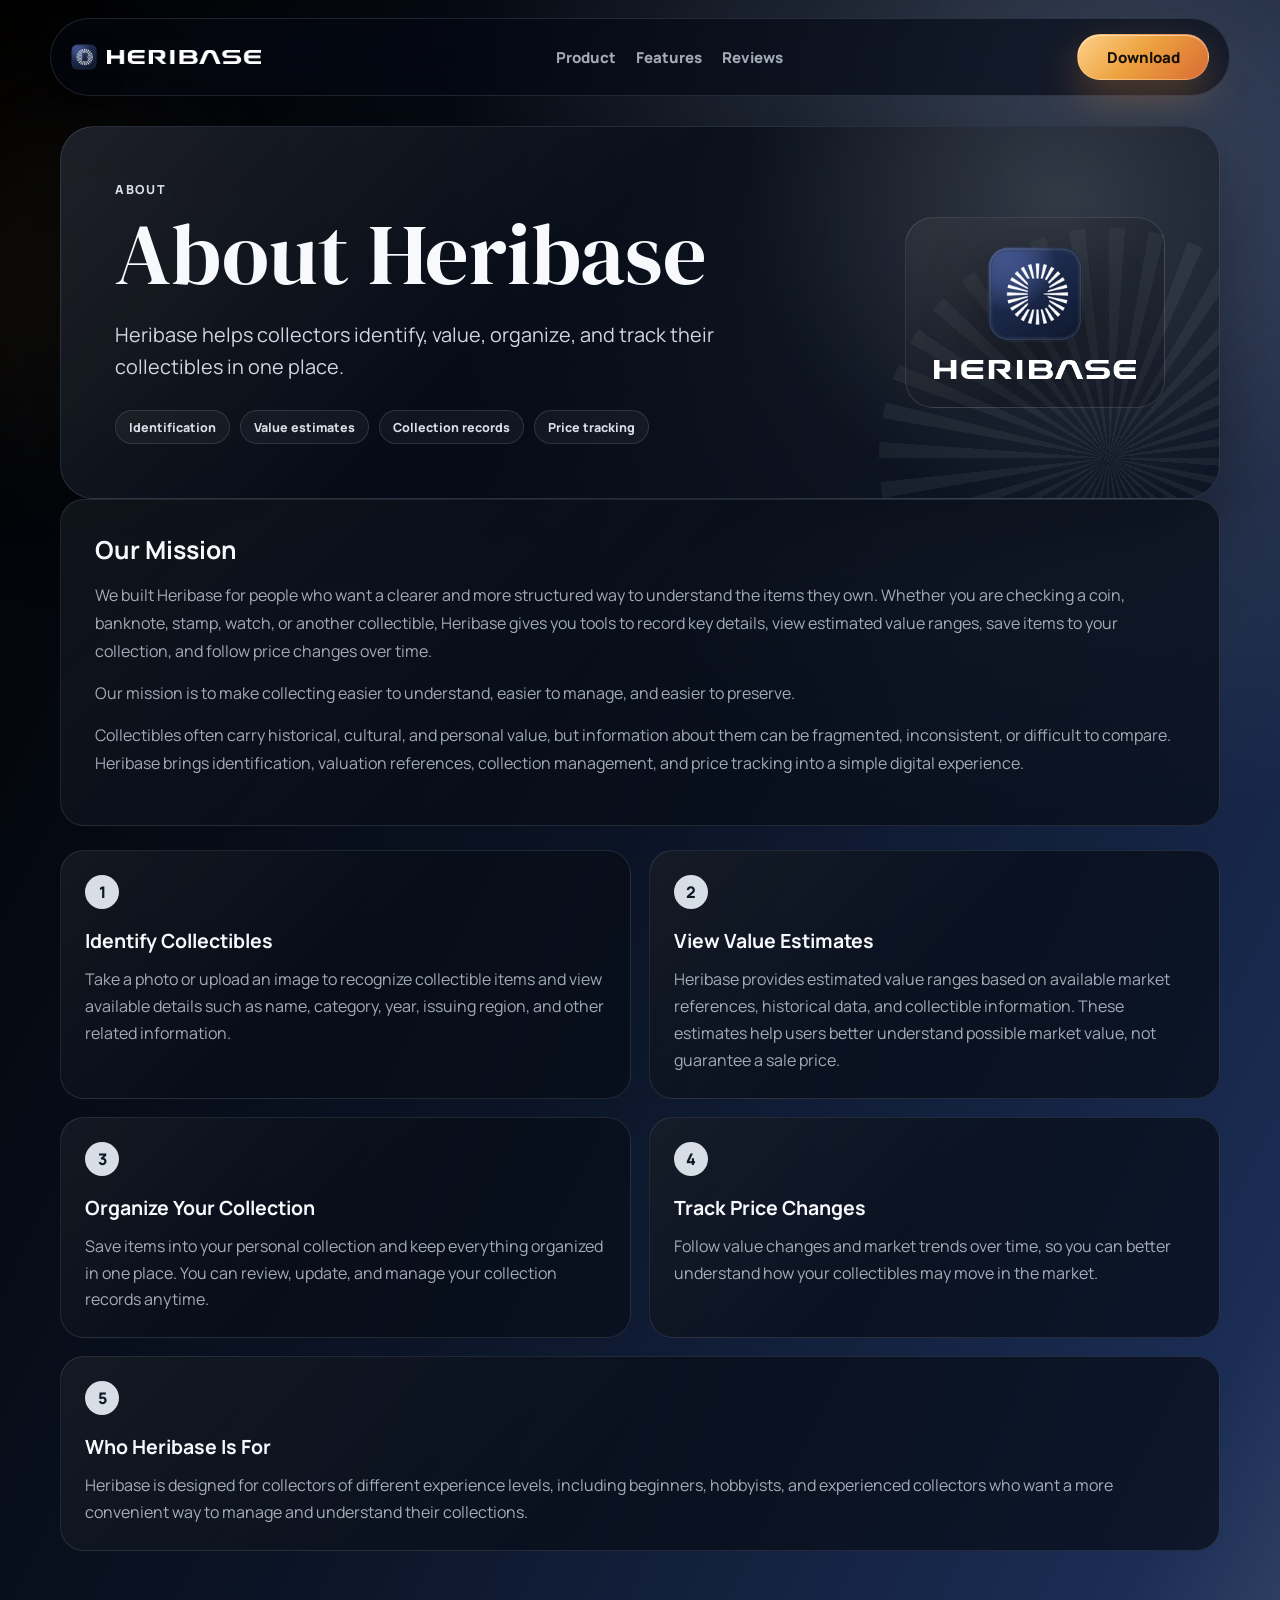
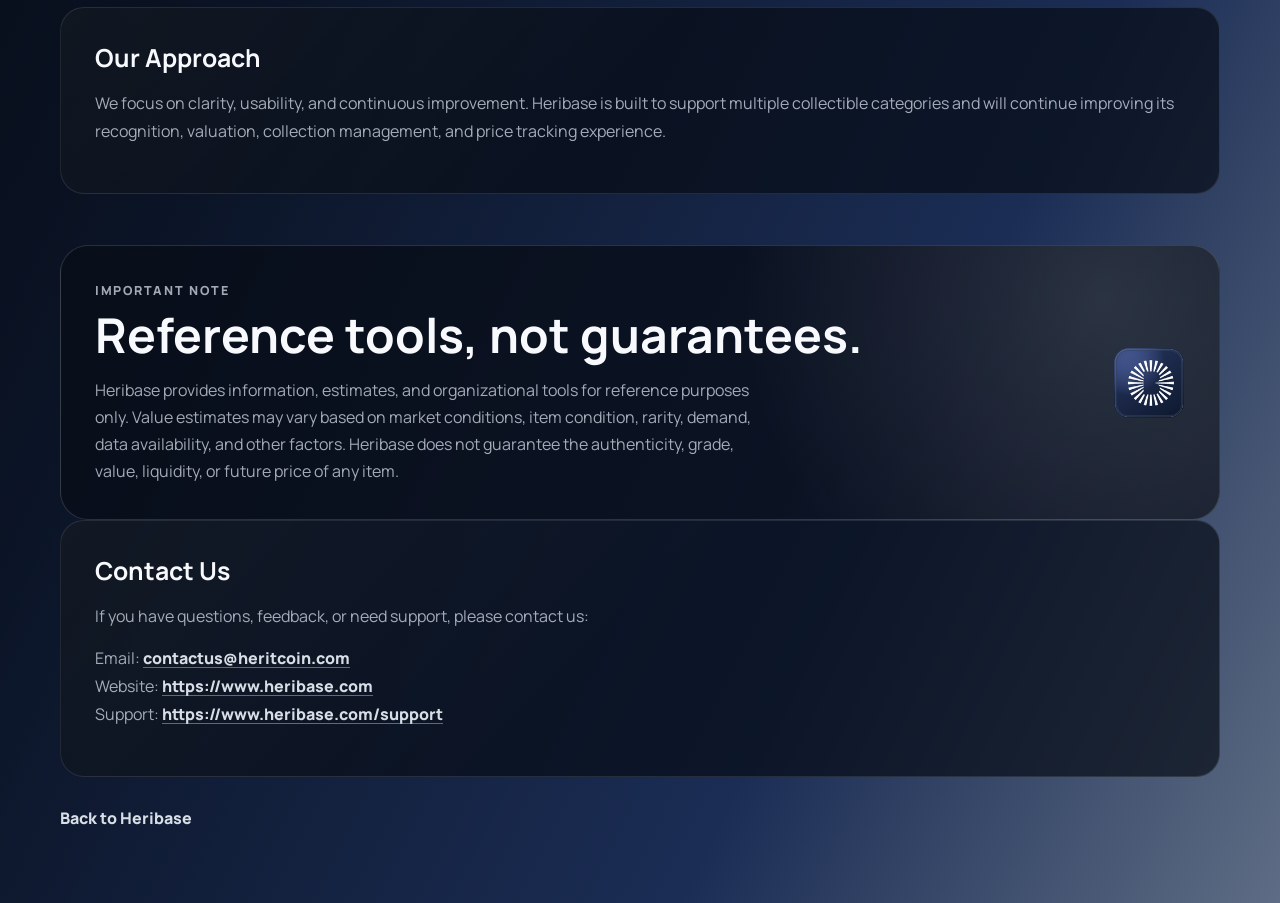
==== about.html @ d24f2939 "Initial Heribase static site" ====
<!doctype html>
<html lang="en">
  <head>
    <meta charset="utf-8" />
    <meta name="viewport" content="width=device-width, initial-scale=1" />
    <title>About Heribase</title>
    <meta
      name="description"
      content="Learn how Heribase helps collectors identify, value, organize, and track their collectibles in one place."
    />
    <link rel="icon" href="public/brand/heribase-icon-64.png" />
    <script src="app-env.js"></script>
    <link rel="stylesheet" href="styles.css" />
  </head>
  <body class="legal-page">
    <div class="ambient ambient--left"></div>
    <div class="ambient ambient--right"></div>

    <header class="site-header">
      <a href="index.html#product" class="brand-mark" aria-label="Heribase home">
        <img src="public/brand/heribase-icon-64.png" alt="" width="26" height="26" class="brand-mark__icon" />
        <img src="public/brand/heribase-word-white.png" alt="Heribase" width="186" height="18" class="brand-mark__logo" />
      </a>
      <nav class="site-nav" aria-label="Main">
        <a href="index.html#product" class="site-nav__link">Product</a>
        <a href="index.html#features" class="site-nav__link">Features</a>
        <a href="index.html#reviews" class="site-nav__link">Reviews</a>
      </nav>
      <div class="site-actions">
        <a href="index.html#cta" class="button button--primary site-download">Download</a>
      </div>
    </header>

    <main class="legal-main">
      <section class="legal-hero">
        <div class="legal-hero__copy">
          <p class="legal-kicker">About</p>
          <h1>About Heribase</h1>
          <p class="legal-lead">
            Heribase helps collectors identify, value, organize, and track their collectibles in one place.
          </p>
          <div class="legal-pills" aria-label="Heribase highlights">
            <span class="legal-pill">Identification</span>
            <span class="legal-pill">Value estimates</span>
            <span class="legal-pill">Collection records</span>
            <span class="legal-pill">Price tracking</span>
          </div>
        </div>
        <div class="legal-hero__mark" aria-hidden="true">
          <img src="public/brand/heribase-icon-128.png" alt="" class="legal-hero__icon" />
          <img src="public/brand/heribase-word-white.png" alt="" class="legal-hero__logo" />
        </div>
      </section>

      <section class="legal-section">
        <h2>Our Mission</h2>
        <p>
          We built Heribase for people who want a clearer and more structured way to understand the items they own. Whether you are checking a coin, banknote, stamp, watch, or another collectible, Heribase gives you tools to record key details, view estimated value ranges, save items to your collection, and follow price changes over time.
        </p>
        <p>
          Our mission is to make collecting easier to understand, easier to manage, and easier to preserve.
        </p>
        <p>
          Collectibles often carry historical, cultural, and personal value, but information about them can be fragmented, inconsistent, or difficult to compare. Heribase brings identification, valuation references, collection management, and price tracking into a simple digital experience.
        </p>
      </section>

      <div class="about-feature-grid" aria-label="Heribase feature overview">
        <article class="about-card">
          <span class="about-card__index">1</span>
          <h2>Identify Collectibles</h2>
          <p>
            Take a photo or upload an image to recognize collectible items and view available details such as name, category, year, issuing region, and other related information.
          </p>
        </article>
        <article class="about-card">
          <span class="about-card__index">2</span>
          <h2>View Value Estimates</h2>
          <p>
            Heribase provides estimated value ranges based on available market references, historical data, and collectible information. These estimates help users better understand possible market value, not guarantee a sale price.
          </p>
        </article>
        <article class="about-card">
          <span class="about-card__index">3</span>
          <h2>Organize Your Collection</h2>
          <p>
            Save items into your personal collection and keep everything organized in one place. You can review, update, and manage your collection records anytime.
          </p>
        </article>
        <article class="about-card">
          <span class="about-card__index">4</span>
          <h2>Track Price Changes</h2>
          <p>
            Follow value changes and market trends over time, so you can better understand how your collectibles may move in the market.
          </p>
        </article>
        <article class="about-card">
          <span class="about-card__index">5</span>
          <h2>Who Heribase Is For</h2>
          <p>
            Heribase is designed for collectors of different experience levels, including beginners, hobbyists, and experienced collectors who want a more convenient way to manage and understand their collections.
          </p>
        </article>
      </div>

      <section class="legal-section">
        <h2>Our Approach</h2>
        <p>
          We focus on clarity, usability, and continuous improvement. Heribase is built to support multiple collectible categories and will continue improving its recognition, valuation, collection management, and price tracking experience.
        </p>
      </section>

      <section class="legal-callout">
        <div>
          <p class="legal-kicker">Important Note</p>
          <h2>Reference tools, not guarantees.</h2>
          <p>
            Heribase provides information, estimates, and organizational tools for reference purposes only. Value estimates may vary based on market conditions, item condition, rarity, demand, data availability, and other factors. Heribase does not guarantee the authenticity, grade, value, liquidity, or future price of any item.
          </p>
        </div>
        <img src="public/brand/heribase-icon-128.png" alt="" />
      </section>

      <section class="legal-section">
        <h2>Contact Us</h2>
        <p>If you have questions, feedback, or need support, please contact us:</p>
        <p>
          Email: <a href="mailto:contactus@heritcoin.com" class="text-link">contactus@heritcoin.com</a><br />
          Website: <a href="https://www.heribase.com" class="text-link">https://www.heribase.com</a><br />
          Support: <a href="https://www.heribase.com/support" class="text-link">https://www.heribase.com/support</a>
        </p>
      </section>

      <a href="index.html#cta" class="legal-back">Back to Heribase</a>
    </main>
  </body>
</html>
---- styles.css ----
@font-face {
  font-family: 'DM Serif Display';
  font-style: normal;
  font-weight: 400;
  font-display: swap;
  src: url(public/fonts/dmserifdisplay-alt-1.ttf) format('truetype');
}

@font-face {
  font-family: 'Cormorant Garamond';
  font-style: normal;
  font-weight: 500;
  font-display: swap;
  src: url(public/fonts/cormorantgaramond-2.ttf) format('truetype');
}
@font-face {
  font-family: 'Cormorant Garamond';
  font-style: normal;
  font-weight: 600;
  font-display: swap;
  src: url(public/fonts/cormorantgaramond-3.ttf) format('truetype');
}
@font-face {
  font-family: 'Cormorant Garamond';
  font-style: normal;
  font-weight: 700;
  font-display: swap;
  src: url(public/fonts/cormorantgaramond-4.ttf) format('truetype');
}
@font-face {
  font-family: 'IBM Plex Mono';
  font-style: normal;
  font-weight: 400;
  font-display: swap;
  src: url(public/fonts/ibmplexmono-5.ttf) format('truetype');
}
@font-face {
  font-family: 'IBM Plex Mono';
  font-style: normal;
  font-weight: 500;
  font-display: swap;
  src: url(public/fonts/ibmplexmono-6.ttf) format('truetype');
}
@font-face {
  font-family: 'Manrope';
  font-style: normal;
  font-weight: 400;
  font-display: swap;
  src: url(public/fonts/manrope-7.ttf) format('truetype');
}
@font-face {
  font-family: 'Manrope';
  font-style: normal;
  font-weight: 600;
  font-display: swap;
  src: url(public/fonts/manrope-8.ttf) format('truetype');
}
@font-face {
  font-family: 'Manrope';
  font-style: normal;
  font-weight: 700;
  font-display: swap;
  src: url(public/fonts/manrope-9.ttf) format('truetype');
}
@font-face {
  font-family: 'Manrope';
  font-style: normal;
  font-weight: 800;
  font-display: swap;
  src: url(public/fonts/manrope-10.ttf) format('truetype');
}

:root {
  --bg: #05070f;
  --panel: rgba(12, 18, 34, 0.72);
  --panel-strong: rgba(12, 18, 34, 0.92);
  --line: rgba(178, 198, 235, 0.15);
  --text: #f7f9fd;
  --muted: rgba(230, 236, 248, 0.7);
  --muted-strong: rgba(230, 236, 248, 0.9);
  --brand-blue: #1b2d55;
  --brand-frost: #d8dee6;
  --accent: #d8dee6;
  --button-accent: #e6a64d;
  --blue: #6f86ad;
  --shadow: 0 30px 90px rgba(0, 0, 0, 0.42);
  --font-display: "DM Serif Display", Georgia, serif;
  --font-sans: "Manrope", "Avenir Next", "Segoe UI", sans-serif;
  --font-mono: "IBM Plex Mono", "SFMono-Regular", monospace;
}

* {
  box-sizing: border-box;
}

html {
  scroll-behavior: smooth;
}

body {
  margin: 0;
  height: 100svh;
  overflow: hidden;
  background:
    radial-gradient(circle at 86% 18%, rgba(216, 222, 230, 0.34), transparent 24%),
    linear-gradient(116deg, #000000 0%, #0c1528 42%, var(--brand-blue) 72%, #6b7a91 100%);
  color: var(--text);
  font-family: var(--font-sans);
}

a {
  color: inherit;
  text-decoration: none;
}

.text-link,
.footer__copy a {
  color: var(--brand-frost);
  font-weight: 800;
  text-decoration: underline;
  text-decoration-color: rgba(216, 222, 230, 0.42);
  text-underline-offset: 3px;
}

.text-link:hover,
.footer__copy a:hover {
  color: var(--text);
  text-decoration-color: var(--text);
}

.is-heribase-app .site-download,
.is-heribase-app .hero__actions,
.is-heribase-app .footer__top,
.is-heribase-app .footer__download {
  display: none !important;
}

.page-shell {
  position: relative;
  height: 100svh;
  overflow-x: hidden;
  overflow-y: auto;
  scroll-snap-type: y mandatory;
  scroll-behavior: smooth;
  overscroll-behavior-y: contain;
}

.page-frame {
  position: relative;
  width: min(1180px, calc(100% - 28px));
  margin: 0 auto;
}

.snap-section {
  min-height: 100svh;
  scroll-snap-align: start;
  scroll-snap-stop: always;
}

.ambient {
  position: fixed;
  border-radius: 999px;
  filter: blur(90px);
  pointer-events: none;
  opacity: 0.42;
}

.ambient--left {
  top: 12%;
  left: -120px;
  width: 320px;
  height: 320px;
  background: rgba(230, 166, 77, 0.16);
}

.ambient--right {
  top: -70px;
  right: -80px;
  width: 460px;
  height: 460px;
  background: rgba(111, 134, 173, 0.24);
}

.site-header {
  position: fixed;
  top: 18px;
  left: 50%;
  z-index: 20;
  display: flex;
  width: min(1180px, calc(100% - 28px));
  align-items: center;
  justify-content: space-between;
  gap: 22px;
  padding: 15px 20px;
  border: 1px solid var(--line);
  border-radius: 999px;
  background: rgba(5, 9, 18, 0.64);
  backdrop-filter: blur(24px) saturate(150%);
  transform: translateX(-50%);
}

.brand-mark {
  display: inline-flex;
  align-items: center;
  gap: 10px;
}

.brand-mark__icon {
  width: 26px;
  height: 26px;
  border-radius: 7px;
  box-shadow: 0 12px 30px rgba(0, 0, 0, 0.32);
}

.brand-mark__logo {
  display: block;
  width: 154px;
  height: auto;
}

.site-nav,
.site-actions,
.hero__actions,
.hero__stats,
.footer__download,
.footer__links {
  display: flex;
  align-items: center;
}

.site-nav {
  gap: 20px;
}

.site-nav__link,
.footer__links a {
  position: relative;
  color: var(--muted);
  font-family: var(--font-sans);
  font-size: 0.94rem;
  font-weight: 750;
  letter-spacing: 0;
  transition: color 180ms ease;
}

.site-nav__link::after {
  content: "";
  position: absolute;
  left: 50%;
  bottom: -13px;
  width: 6px;
  height: 6px;
  border-radius: 50%;
  background: var(--accent);
  opacity: 0;
  transform: translateX(-50%) scale(0.25);
  transition: opacity 220ms ease, transform 220ms ease;
}

.site-nav__link--active {
  color: var(--text);
}

.site-nav__link--active::after {
  opacity: 1;
  transform: translateX(-50%) scale(1);
}

.site-nav__link:hover,
.footer__links a:hover {
  color: var(--text);
}

.site-actions {
  gap: 12px;
}

.button {
  display: inline-flex;
  align-items: center;
  justify-content: center;
  min-height: 46px;
  padding: 0 18px;
  border: 1px solid transparent;
  border-radius: 999px;
  font-family: var(--font-sans);
  font-size: 0.94rem;
  font-weight: 850;
  transition: transform 260ms cubic-bezier(0.22, 1, 0.36, 1), box-shadow 260ms ease;
}

.button:hover,
.store-badge:hover {
  transform: translateY(-3px);
}

.button--primary {
  background: linear-gradient(135deg, #efb663, #d89130);
  color: #15100a;
  box-shadow: 0 16px 44px rgba(216, 145, 48, 0.28);
}

.button--ghost {
  border-color: rgba(255, 255, 255, 0.14);
  background: rgba(255, 255, 255, 0.05);
}

.site-download {
  min-width: 132px;
  border-color: rgba(255, 255, 255, 0.18);
  background:
    linear-gradient(135deg, #ffd08a 0%, #eda23f 46%, #d96b35 100%);
  box-shadow:
    0 16px 42px rgba(230, 139, 54, 0.32),
    inset 0 1px 0 rgba(255, 255, 255, 0.45);
}

.site-download--active {
  border-color: rgba(255, 255, 255, 0.36);
  box-shadow:
    0 0 0 5px rgba(230, 166, 77, 0.12),
    0 18px 48px rgba(230, 139, 54, 0.36);
}

.hero {
  display: grid;
  align-items: center;
  padding-top: 96px;
}

.hero__inner {
  position: relative;
  display: grid;
  min-height: calc(100svh - 122px);
  align-items: center;
  overflow: hidden;
  padding: clamp(28px, 5vw, 64px);
  border: 1px solid var(--line);
  border-radius: 42px;
  background:
    linear-gradient(135deg, rgba(255, 255, 255, 0.08), transparent 38%),
    rgba(8, 13, 24, 0.6);
  box-shadow: var(--shadow);
}

.hero__inner::before {
  content: none;
}

.hero__copy {
  position: relative;
  z-index: 1;
  max-width: 780px;
}

.hero__brand {
  display: inline-flex;
  align-items: center;
  gap: 12px;
  margin-bottom: 24px;
  color: var(--brand-frost);
}

.hero__brand-icon {
  width: 44px;
  height: 44px;
  border-radius: 12px;
  box-shadow:
    0 14px 34px rgba(0, 0, 0, 0.36),
    0 0 0 1px rgba(255, 255, 255, 0.13);
}

.hero__brand-logo {
  display: block;
  width: 238px;
  height: auto;
}

.hero h1,
.section-heading h2,
.story-copy h2,
.footer h2 {
  font-family: var(--font-display);
  font-weight: 400;
  margin: 0;
  letter-spacing: 0;
  line-height: 0.98;
}

.hero h1 {
  max-width: 680px;
  font-size: clamp(4rem, 8.4vw, 7.4rem);
  text-wrap: balance;
}

.hero__subhead {
  max-width: 560px;
  margin: 24px 0 0;
  color: var(--muted-strong);
  font-size: clamp(1.05rem, 2vw, 1.45rem);
  line-height: 1.5;
}

.hero__actions {
  gap: 14px;
  margin-top: 30px;
  flex-wrap: wrap;
}

.store-badge {
  display: inline-flex;
  align-items: center;
  gap: 12px;
  min-width: 176px;
  min-height: 58px;
  padding: 9px 16px;
  border: 1px solid rgba(255, 255, 255, 0.16);
  border-radius: 14px;
  background: #050505;
  color: #fff;
  box-shadow: 0 16px 46px rgba(0, 0, 0, 0.28);
  transition: transform 260ms cubic-bezier(0.22, 1, 0.36, 1), border-color 260ms ease;
}

.store-badge--dark {
  background: #060606;
}

.store-badge__icon {
  width: 28px;
  height: 28px;
  flex: 0 0 28px;
}

.store-badge__icon svg {
  width: 100%;
  height: 100%;
  display: block;
}

.store-badge__icon--apple svg {
  fill: #fff;
}

.play-shape--blue {
  fill: #54a8ff;
}

.play-shape--green {
  fill: #5fd17a;
}

.play-shape--yellow {
  fill: #f6c74f;
}

.play-shape--red {
  fill: #f36b5f;
}

.store-badge__text {
  display: grid;
  line-height: 1;
}

.store-badge__kicker {
  font-size: 0.68rem;
  text-transform: none;
  letter-spacing: 0.02em;
}

.store-badge__label {
  margin-top: 4px;
  font-size: 1.08rem;
  font-family: var(--font-sans);
  font-weight: 800;
}

.hero__stats {
  align-items: baseline;
  gap: 0;
  width: fit-content;
  max-width: min(560px, 100%);
  margin-top: 26px;
  padding-top: 0;
  border-top: 0;
  background: transparent;
}

.stat-chip {
  position: relative;
  display: inline-flex;
  flex: 0 0 auto;
  align-items: baseline;
  gap: 9px;
  min-width: auto;
  padding: 0;
  background: transparent;
}

.stat-chip + .stat-chip {
  margin-left: 18px;
  padding-left: 20px;
  border-left: 1px solid rgba(255, 255, 255, 0.13);
}

.stat-chip + .stat-chip::before {
  content: none;
}

.stat-chip strong {
  display: inline-block;
  color: var(--brand-frost);
  font-family: var(--font-sans);
  font-size: clamp(1.05rem, 1.45vw, 1.28rem);
  font-weight: 800;
  letter-spacing: -0.035em;
}

.stat-chip span {
  display: inline-block;
  margin-top: 0;
  color: rgba(230, 236, 248, 0.62);
  font-size: 0.74rem;
  font-weight: 650;
  letter-spacing: 0.04em;
  text-transform: uppercase;
}

.hero__app-showcase {
  position: absolute;
  right: 4.5%;
  bottom: 12%;
  z-index: 0;
  width: min(420px, 34vw);
  height: min(540px, 56vh);
  pointer-events: none;
  perspective: 1200px;
}

.hero__app-glow {
  position: absolute;
  right: 2%;
  bottom: 2%;
  width: 92%;
  height: 88%;
  border-radius: 50%;
  background:
    radial-gradient(circle at 50% 62%, rgba(230, 166, 77, 0.18), transparent 34%),
    radial-gradient(circle at 58% 42%, rgba(118, 151, 207, 0.32), transparent 64%);
  filter: blur(44px);
  opacity: 0.78;
}

.phone-mock {
  position: absolute;
  overflow: hidden;
  border: 1px solid rgba(255, 255, 255, 0.18);
  border-radius: 38px;
  background:
    linear-gradient(135deg, rgba(255, 255, 255, 0.18), rgba(255, 255, 255, 0.02)),
    #070a10;
  box-shadow:
    inset 0 0 0 7px rgba(255, 255, 255, 0.045),
    inset 0 0 0 10px rgba(0, 0, 0, 0.34),
    0 34px 92px rgba(0, 0, 0, 0.5);
}

.phone-mock::before {
  content: "";
  position: absolute;
  top: 12px;
  left: 50%;
  z-index: 2;
  width: 52px;
  height: 5px;
  border-radius: 999px;
  background: rgba(255, 255, 255, 0.16);
  transform: translateX(-50%);
}

.phone-mock::after {
  content: "";
  position: absolute;
  inset: 0;
  border-radius: inherit;
  background:
    linear-gradient(115deg, rgba(255, 255, 255, 0.24), transparent 18%, transparent 72%, rgba(255, 255, 255, 0.08)),
    linear-gradient(180deg, rgba(255, 255, 255, 0.08), transparent 18%);
  pointer-events: none;
  mix-blend-mode: screen;
}

.phone-mock__screen {
  display: block;
  width: 100%;
  height: 100%;
  object-fit: cover;
}

.phone-mock--front {
  right: 0;
  bottom: 0;
  z-index: 2;
  width: min(194px, 15.5vw);
  aspect-ratio: 750 / 1740;
  transform: rotateY(-12deg) rotateZ(-2deg);
}

.phone-mock--side {
  right: 48%;
  bottom: 11%;
  z-index: 1;
  width: min(176px, 14vw);
  aspect-ratio: 750 / 1624;
  opacity: 0.86;
  transform: rotateY(14deg) rotateZ(3deg);
  filter: saturate(0.9) brightness(0.92);
}

.section {
  display: grid;
  align-items: center;
  padding: 96px 0 32px;
}

.section-heading,
.story-copy {
  max-width: 760px;
  margin-bottom: 34px;
}

.section-heading--split {
  display: flex;
  max-width: none;
  align-items: flex-end;
  justify-content: space-between;
  gap: 28px;
}

.section-label,
.footer__eyebrow {
  margin: 0 0 16px;
  color: var(--accent);
  font-family: var(--font-sans);
  font-size: 0.76rem;
  font-weight: 800;
  letter-spacing: 0.14em;
  text-transform: uppercase;
}

.reviews-heading .section-label,
.section--features .section-label {
  position: relative;
  padding-left: 26px;
}

.reviews-heading .section-label::before,
.section--features .section-label::before {
  content: "";
  position: absolute;
  left: 2px;
  top: 50%;
  width: 11px;
  height: 11px;
  border-top: 2px solid var(--accent);
  border-right: 2px solid var(--accent);
  transform: translateY(-52%) rotate(45deg);
}

.section-heading h2,
.story-copy h2,
.footer h2 {
  font-size: clamp(3rem, 6vw, 5.8rem);
}

.feature-grid,
.reviews-grid {
  display: grid;
  grid-template-columns: repeat(4, minmax(0, 1fr));
  gap: 18px;
}

.feature-card,
.review-card,
.problem-card,
.module-card {
  border: 1px solid rgba(255, 255, 255, 0.11);
  background: var(--panel-strong);
  box-shadow: var(--shadow);
  transition: transform 300ms cubic-bezier(0.22, 1, 0.36, 1), border-color 300ms ease;
}

.feature-card:hover,
.problem-card:hover,
.module-card:hover {
  transform: translateY(-8px);
  border-color: rgba(230, 166, 77, 0.62);
}

.feature-card:hover .feature-card__icon svg {
  stroke: #f0c37f;
}

.feature-card {
  min-height: 286px;
  padding: 24px;
  border-radius: 28px;
}

.feature-card__icon {
  width: 52px;
  height: 52px;
  margin-bottom: 30px;
  padding: 10px;
  border-radius: 17px;
  background: rgba(255, 255, 255, 0.08);
}

.feature-card__icon svg {
  width: 100%;
  height: 100%;
  fill: none;
  stroke: #f0c37f;
  stroke-linecap: round;
  stroke-linejoin: round;
  stroke-width: 3.6;
}

.feature-card h3 {
  margin: 0 0 14px;
  font-size: 1.24rem;
  letter-spacing: -0.04em;
}

.feature-card p,
.problem-card p,
.module-card p,
.review-card__quote,
.footer__copy {
  margin: 0;
  color: var(--muted);
  line-height: 1.7;
}

.story-layout {
  display: grid;
  grid-template-columns: 0.92fr 1.08fr;
  gap: 24px;
  align-items: end;
}

.problem-stack {
  display: grid;
  gap: 14px;
}

.problem-card {
  padding: 22px;
  border-radius: 24px;
  background: rgba(255, 255, 255, 0.045);
}

.problem-card__index {
  display: inline-block;
  margin-bottom: 12px;
  color: var(--accent);
  font-family: var(--font-mono);
  font-size: 0.76rem;
}

.solution-rail {
  display: grid;
  gap: 16px;
}

.module-card {
  display: grid;
  grid-template-columns: 120px minmax(0, 1fr);
  gap: 22px;
  align-items: center;
  min-height: 132px;
  padding: 22px;
  border-radius: 26px;
}

.module-card__title {
  font-size: clamp(1.4rem, 2vw, 2rem);
  font-weight: 900;
  letter-spacing: -0.05em;
}

.reviews-shell {
  width: 100vw;
  margin-left: calc(50% - 50vw);
  overflow-x: auto;
  overflow-y: hidden;
  padding: 2px max(28px, calc((100vw - 1180px) / 2)) 12px;
  scroll-snap-type: x proximity;
  scrollbar-width: none;
  mask-image: linear-gradient(90deg, transparent, #000 8%, #000 92%, transparent);
}

.reviews-shell::-webkit-scrollbar {
  display: none;
}

.reviews-track {
  display: grid;
  gap: 14px;
  width: max-content;
}

.reviews-row {
  display: flex;
  gap: 14px;
  width: max-content;
  animation: reviewMarqueeLeft 42s linear infinite;
}

.reviews-row:hover {
  animation-play-state: paused;
}

.reviews-row--reverse {
  margin-left: 210px;
  animation-name: reviewMarqueeRight;
}

.reviews-row__set {
  display: flex;
  gap: 14px;
}

.review-card {
  display: grid;
  grid-template-columns: 48px minmax(0, 1fr);
  gap: 14px;
  width: clamp(430px, 42vw, 590px);
  min-height: 122px;
  padding: 16px 20px;
  border-radius: 18px;
  scroll-snap-align: center;
  background:
    linear-gradient(135deg, rgba(255, 255, 255, 0.035), transparent 45%),
    rgba(8, 13, 24, 0.7);
  box-shadow: none;
}

.review-card:hover {
  border-color: rgba(230, 166, 77, 0.36);
}

.review-card__avatar {
  width: 48px;
  height: 48px;
  border: 2px solid rgba(255, 255, 255, 0.14);
  border-radius: 50%;
  object-fit: cover;
}

.review-card__meta {
  display: flex;
  align-items: center;
  justify-content: space-between;
  gap: 12px;
  margin-bottom: 8px;
}

.review-card__stars {
  flex: 0 0 auto;
  color: #170e0c;
  padding: 5px 8px;
  border-radius: 999px;
  background: var(--accent);
  font-weight: 900;
  font-size: 0.72rem;
}

.review-card__source {
  color: var(--muted);
  font-family: var(--font-mono);
  font-size: 0.66rem;
}

.review-card__quote {
  display: -webkit-box;
  overflow: hidden;
  color: rgba(230, 236, 248, 0.74);
  font-size: clamp(0.92rem, 1.1vw, 1rem);
  line-height: 1.45;
  -webkit-line-clamp: 2;
  -webkit-box-orient: vertical;
}

.review-card__author {
  display: inline-block;
  color: #f0bd73;
  font-weight: 800;
}

.footer {
  display: grid;
  align-content: center;
  gap: 24px;
  min-height: auto;
  padding: 54px 0 24px;
  scroll-snap-align: end;
}

.footer__top {
  display: grid;
  grid-template-columns: minmax(0, 1fr) auto;
  gap: 24px;
  align-items: center;
  padding: clamp(22px, 3vw, 32px);
  border: 1px solid rgba(255, 255, 255, 0.14);
  border-radius: 24px;
  background:
    linear-gradient(135deg, rgba(255, 255, 255, 0.08), transparent 40%),
    rgba(8, 13, 24, 0.76);
  box-shadow: var(--shadow);
}

.footer__intro {
  max-width: 720px;
}

.footer h2 {
  font-size: clamp(2.4rem, 4.5vw, 4.2rem);
}

.footer__copy {
  max-width: 560px;
  margin-top: 12px;
}

.footer__download {
  gap: 14px;
  flex-wrap: wrap;
  justify-content: flex-end;
}

.footer__bottom {
  display: flex;
  align-items: center;
  justify-content: space-between;
  gap: 18px;
  min-height: 36px;
  padding-top: 14px;
  border-top: 1px solid rgba(255, 255, 255, 0.1);
}

.footer__legal {
  display: flex;
  min-width: 0;
  align-items: center;
  gap: 14px;
}

.footer__brand {
  display: inline-flex;
  flex: 0 0 auto;
  align-items: center;
  gap: 10px;
  margin: 0;
}

.footer__brand-icon {
  width: 28px;
  height: 28px;
  border-radius: 8px;
  box-shadow: 0 10px 24px rgba(0, 0, 0, 0.28);
}

.footer__brand-logo {
  display: block;
  width: 154px;
  height: auto;
}

.footer__copy--small {
  margin-top: 0;
  max-width: none;
  font-size: 0.88rem;
  line-height: 1.4;
}

.footer__links {
  gap: 18px;
  flex-wrap: wrap;
  justify-content: flex-end;
}

@keyframes dampingOrb {
  from {
    transform: translate3d(0, 0, 0) scale(0.96) rotate(0deg);
  }
  to {
    transform: translate3d(-22px, 28px, 0) scale(1.04) rotate(8deg);
  }
}

@keyframes dampingCard {
  from {
    transform: translate3d(0, 0, 0) rotate(0deg);
  }
  to {
    transform: translate3d(-18px, 14px, 0) rotate(-3deg);
  }
}

@keyframes imageFloat {
  from {
    transform: translate3d(0, 0, 0) scale(1.02);
  }
  to {
    transform: translate3d(-14px, 12px, 0) scale(1.06);
  }
}

@keyframes reviewMarqueeLeft {
  from {
    transform: translateX(0);
  }
  to {
    transform: translateX(calc(-50% - 9px));
  }
}

@keyframes reviewMarqueeRight {
  from {
    transform: translateX(calc(-50% - 9px));
  }
  to {
    transform: translateX(0);
  }
}

@media (prefers-reduced-motion: reduce) {
  *,
  *::before,
  *::after {
    animation: none !important;
    scroll-behavior: auto !important;
    transition: none !important;
  }
}

@media (max-width: 760px) {
  body {
    height: auto;
    overflow: auto;
  }

  .page-shell {
    height: auto;
    overflow: visible;
    scroll-snap-type: none;
  }

  .snap-section {
    min-height: auto;
  }

  .site-header {
    position: sticky;
    top: 12px;
    transform: none;
    width: auto;
    margin: 12px 0;
    left: auto;
    flex-wrap: wrap;
  }

  .hero,
  .section,
  .footer {
    padding: 34px 0;
  }

  .hero__inner {
    min-height: auto;
  }

  .feature-grid,
  .reviews-grid,
  .story-layout,
  .footer__top {
    grid-template-columns: 1fr;
  }

  .footer__download {
    justify-content: flex-start;
  }
}

@media (max-width: 1180px) and (min-width: 761px) {
  .feature-grid {
    grid-template-columns: repeat(2, minmax(0, 1fr));
  }

  .reviews-grid {
    grid-template-columns: 1fr;
  }
}

@media (max-width: 640px) {
  .page-frame {
    width: min(100% - 18px, 1180px);
  }

  .site-nav {
    order: 3;
    width: 100%;
    overflow-x: auto;
  }

  .site-actions,
  .hero__actions,
  .footer__download {
    width: 100%;
  }

  .button,
  .store-badge {
    width: 100%;
  }

  .hero__stats {
    gap: 10px 16px;
  }

  .stat-chip {
    width: auto;
  }

  .stat-chip + .stat-chip {
    margin-left: 0;
    padding-left: 0;
    border-left: 0;
  }

  .hero h1 {
    font-size: clamp(3rem, 17vw, 5rem);
  }

  .hero__app-showcase {
    display: none;
  }

  .module-card {
    grid-template-columns: 1fr;
  }

  .footer__bottom {
    flex-direction: column;
  }

  .footer__links {
    justify-content: flex-start;
  }
}

.legal-page {
  height: auto;
  min-height: 100vh;
  overflow: auto;
  background:
    radial-gradient(circle at 84% 8%, rgba(216, 222, 230, 0.2), transparent 25%),
    linear-gradient(116deg, #000000 0%, #0b1426 42%, var(--brand-blue) 76%, #5e6d84 100%);
}

.legal-main {
  width: min(1160px, calc(100% - 48px));
  margin: 0 auto;
  padding: 126px 0 74px;
}

.legal-hero {
  position: relative;
  display: grid;
  grid-template-columns: minmax(0, 1fr) 260px;
  gap: clamp(24px, 5vw, 58px);
  align-items: center;
  overflow: hidden;
  min-height: 330px;
  padding: clamp(28px, 5vw, 54px);
  border: 1px solid var(--line);
  border-radius: 34px;
  background:
    radial-gradient(circle at 86% 20%, rgba(216, 222, 230, 0.16), transparent 30%),
    linear-gradient(135deg, rgba(255, 255, 255, 0.09), transparent 42%),
    rgba(8, 13, 24, 0.74);
  box-shadow: var(--shadow);
}

.legal-hero::after {
  content: "";
  position: absolute;
  right: -120px;
  bottom: -190px;
  width: 460px;
  height: 460px;
  border-radius: 50%;
  background: repeating-conic-gradient(from 0deg, rgba(216, 222, 230, 0.16) 0deg 4deg, transparent 4deg 10deg);
  opacity: 0.38;
  pointer-events: none;
}

.legal-hero__copy,
.legal-hero__mark {
  position: relative;
  z-index: 1;
}

.legal-kicker {
  margin: 0 0 14px;
  color: var(--accent);
  font-size: 0.78rem;
  font-weight: 800;
  letter-spacing: 0.14em;
  text-transform: uppercase;
}

.legal-hero h1 {
  max-width: 780px;
  margin: 0;
  color: var(--text);
  font-family: var(--font-display);
  font-size: clamp(3rem, 7vw, 5.4rem);
  font-weight: 400;
  line-height: 0.98;
}

.legal-lead {
  max-width: 700px;
  margin: 22px 0 0;
  color: var(--muted-strong);
  font-size: clamp(1rem, 1.8vw, 1.24rem);
  line-height: 1.65;
}

.legal-updated {
  margin: 18px 0 0;
  color: var(--muted);
}

.legal-hero__mark {
  display: grid;
  justify-items: center;
  gap: 18px;
  padding: 28px;
  border: 1px solid rgba(255, 255, 255, 0.12);
  border-radius: 28px;
  background:
    linear-gradient(135deg, rgba(255, 255, 255, 0.08), transparent 62%),
    rgba(0, 0, 0, 0.16);
}

.legal-hero__icon {
  width: 96px;
  height: 96px;
  border-radius: 24px;
  box-shadow: 0 22px 60px rgba(0, 0, 0, 0.38);
}

.legal-hero__logo {
  width: min(220px, 100%);
  height: auto;
}

.legal-pills {
  display: flex;
  flex-wrap: wrap;
  gap: 10px;
  margin-top: 26px;
}

.legal-pill {
  display: inline-flex;
  align-items: center;
  min-height: 34px;
  padding: 0 13px;
  border: 1px solid rgba(255, 255, 255, 0.12);
  border-radius: 999px;
  background: rgba(255, 255, 255, 0.045);
  color: var(--brand-frost);
  font-size: 0.78rem;
  font-weight: 800;
}

.legal-content {
  display: grid;
  gap: 20px;
}

.legal-section {
  position: relative;
  overflow: hidden;
  scroll-margin-top: 122px;
  padding: clamp(24px, 3vw, 34px);
  border: 1px solid rgba(255, 255, 255, 0.1);
  border-radius: 24px;
  background:
    linear-gradient(135deg, rgba(255, 255, 255, 0.04), transparent 48%),
    rgba(8, 13, 24, 0.7);
}

.legal-section h2 {
  margin: 0 0 16px;
  color: var(--text);
  font-size: clamp(1.25rem, 2vw, 1.55rem);
  line-height: 1.25;
}

.legal-section h3 {
  margin: 22px 0 10px;
  color: var(--brand-frost);
  font-size: 1.05rem;
}

.legal-section p,
.legal-section li {
  color: var(--muted);
  line-height: 1.75;
}

.legal-section p {
  margin: 0 0 14px;
}

.legal-section ul,
.legal-section ol {
  margin: 0;
  padding-left: 1.25rem;
}

.legal-back {
  display: inline-flex;
  align-items: center;
  gap: 8px;
  margin-top: 30px;
  color: var(--brand-frost);
  font-weight: 800;
}

.legal-layout {
  display: grid;
  grid-template-columns: 260px minmax(0, 1fr);
  gap: 22px;
  align-items: start;
  margin-top: 24px;
}

.legal-toc {
  position: sticky;
  top: 108px;
  max-height: calc(100svh - 132px);
  overflow: auto;
  padding: 18px;
  border: 1px solid rgba(255, 255, 255, 0.1);
  border-radius: 22px;
  background: rgba(8, 13, 24, 0.74);
}

.legal-toc__title {
  margin: 0 0 12px;
  color: var(--brand-frost);
  font-size: 0.78rem;
  font-weight: 850;
  letter-spacing: 0.14em;
  text-transform: uppercase;
}

.legal-toc a {
  position: relative;
  display: block;
  margin: 0 -8px;
  padding: 10px 12px 10px 18px;
  border-radius: 12px;
  color: var(--muted);
  font-size: 0.92rem;
  font-weight: 750;
  border-top: 1px solid rgba(255, 255, 255, 0.07);
  transition: background 180ms ease, color 180ms ease;
}

.legal-toc a::before {
  content: "";
  position: absolute;
  left: 7px;
  top: 50%;
  width: 4px;
  height: 18px;
  border-radius: 999px;
  background: var(--button-accent);
  opacity: 0;
  transform: translateY(-50%) scaleY(0.4);
  transition: opacity 180ms ease, transform 180ms ease;
}

.legal-toc a:hover,
.legal-toc a.legal-toc__link--active {
  color: var(--text);
}

.legal-toc a.legal-toc__link--active {
  background: rgba(216, 222, 230, 0.09);
}

.legal-toc a.legal-toc__link--active::before {
  opacity: 1;
  transform: translateY(-50%) scaleY(1);
}

.about-feature-grid,
.why-grid,
.privacy-grid {
  display: grid;
  grid-template-columns: repeat(2, minmax(0, 1fr));
  gap: 18px;
  margin-top: 24px;
}

.about-feature-grid {
  margin-bottom: clamp(34px, 4.4vw, 58px);
}

.about-feature-grid .about-card:nth-child(5) {
  grid-column: 1 / -1;
  min-height: 168px;
}

.about-card,
.why-card,
.privacy-card {
  min-height: 190px;
  padding: 24px;
  border: 1px solid rgba(255, 255, 255, 0.1);
  border-radius: 24px;
  background:
    linear-gradient(135deg, rgba(255, 255, 255, 0.05), transparent 48%),
    rgba(8, 13, 24, 0.7);
}

.about-card__index,
.why-card__index,
.privacy-card__index {
  display: inline-flex;
  align-items: center;
  justify-content: center;
  width: 34px;
  height: 34px;
  margin-bottom: 18px;
  border-radius: 50%;
  background: var(--brand-frost);
  color: #101827;
  font-weight: 900;
}

.about-card h2,
.why-card h2,
.privacy-card h2 {
  margin: 0 0 12px;
  font-size: 1.22rem;
}

.about-card p,
.why-card p,
.privacy-card p {
  margin: 0;
  color: var(--muted);
  line-height: 1.68;
}

.legal-callout {
  display: grid;
  grid-template-columns: 1fr auto;
  gap: 22px;
  align-items: center;
  margin-top: clamp(30px, 4vw, 52px);
  padding: clamp(24px, 4vw, 34px);
  border: 1px solid rgba(216, 222, 230, 0.16);
  border-radius: 28px;
  background:
    radial-gradient(circle at 90% 20%, rgba(216, 222, 230, 0.14), transparent 34%),
    rgba(8, 13, 24, 0.78);
}

.legal-callout h2 {
  margin: 0 0 10px;
  font-size: clamp(1.8rem, 4vw, 3rem);
}

.legal-callout p {
  max-width: 680px;
  margin: 0;
  color: var(--muted);
  line-height: 1.7;
}

.legal-callout img {
  width: 72px;
  height: 72px;
  border-radius: 18px;
}

@media (max-width: 900px) {
  .legal-main {
    width: min(100% - 28px, 1160px);
    padding-top: 104px;
  }

  .legal-hero,
  .legal-layout,
  .legal-callout {
    grid-template-columns: 1fr;
  }

  .legal-hero__mark {
    justify-items: start;
  }

  .legal-toc {
    position: static;
  }

  .about-feature-grid,
  .why-grid,
  .privacy-grid {
    grid-template-columns: 1fr;
  }
}
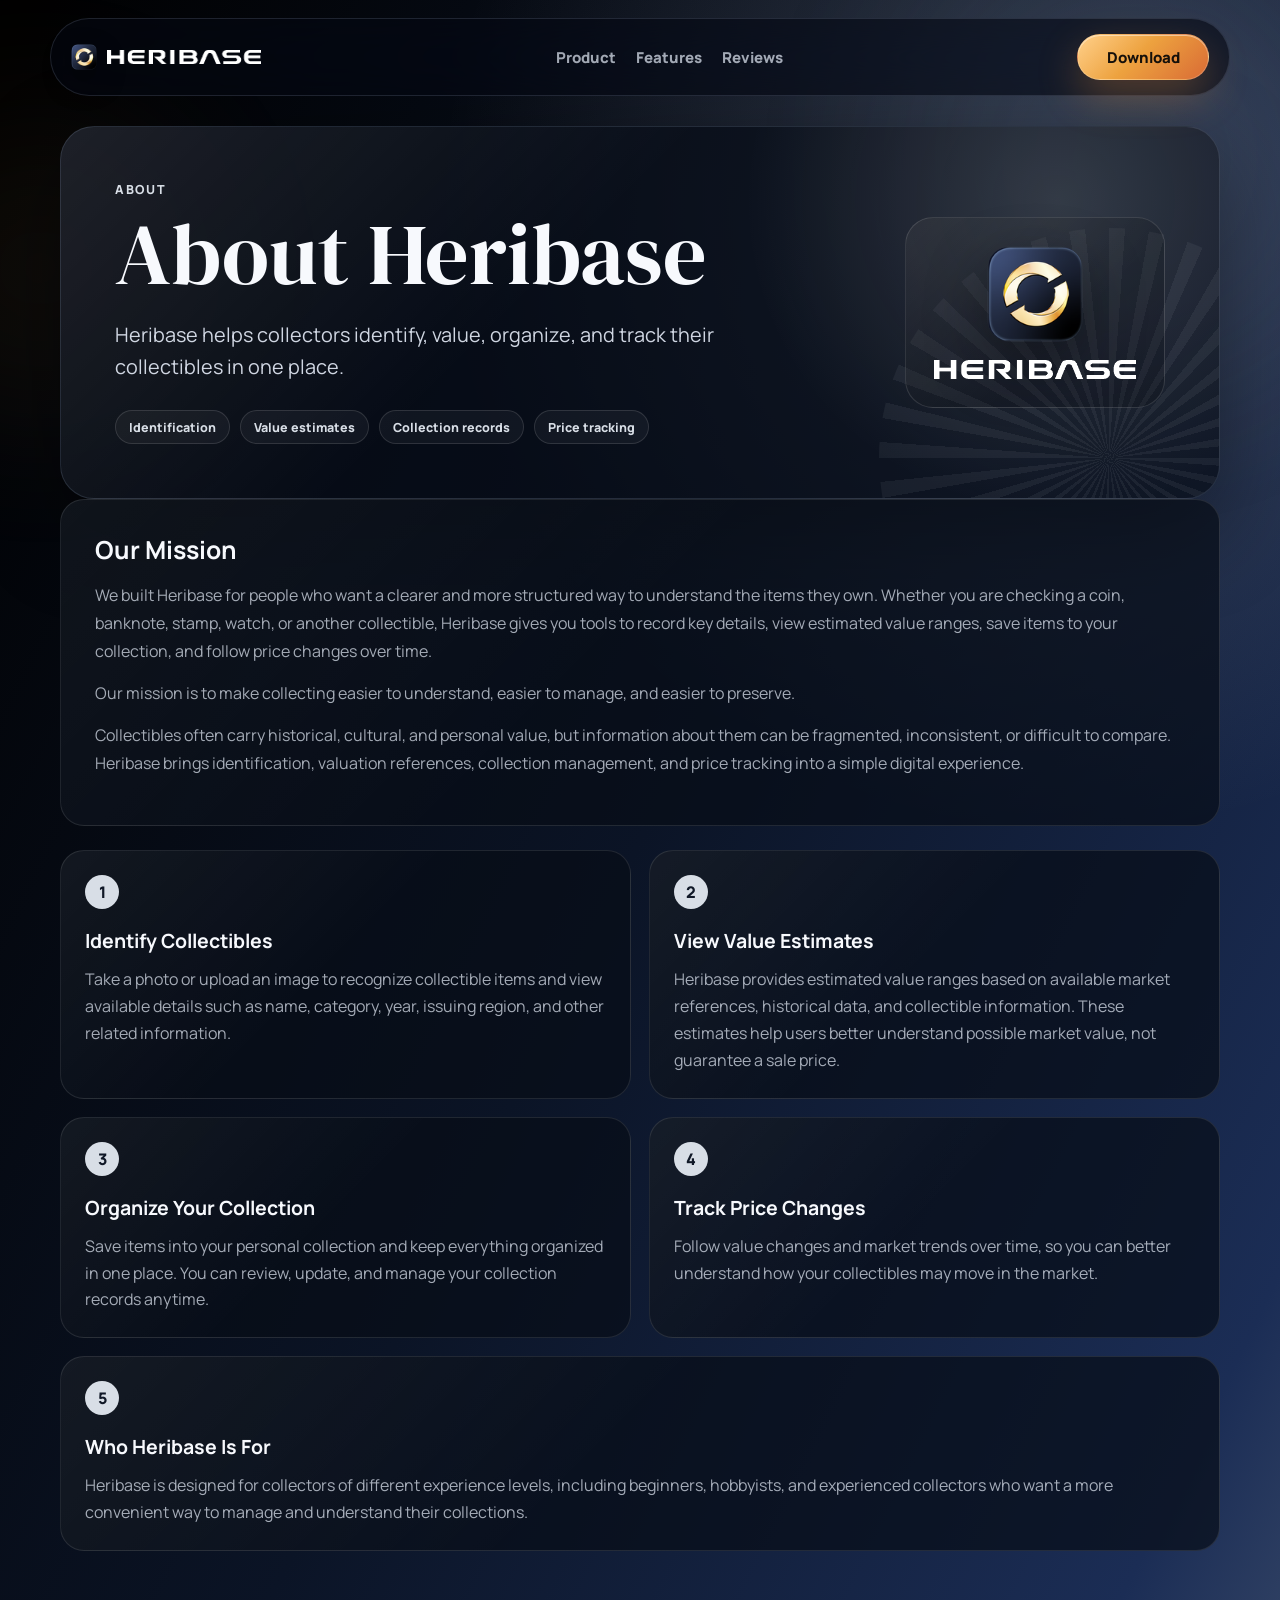
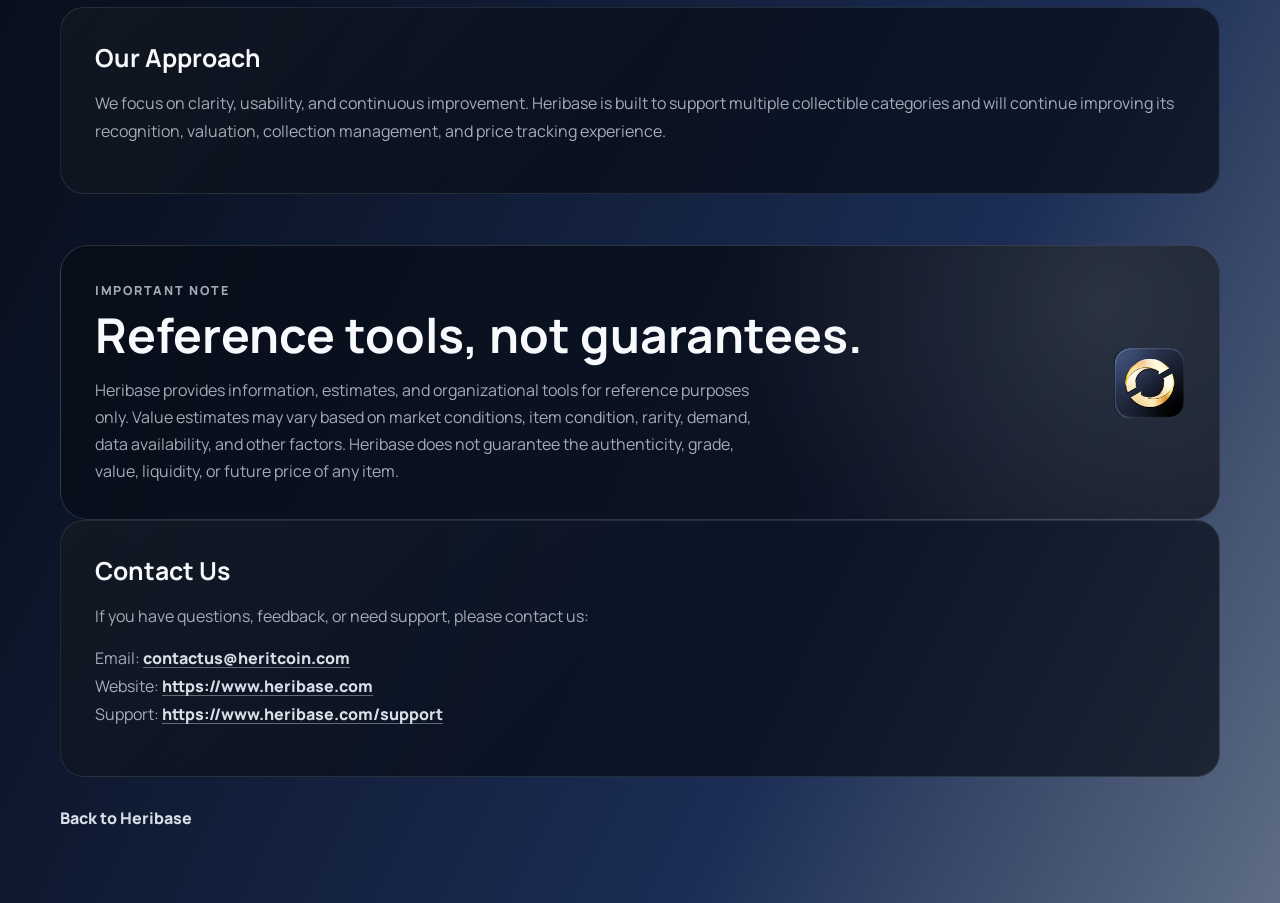
==== commit d04b9af9: "Update app icon and store links" ====
--- a/about.html
+++ b/about.html
@@ -27,7 +27,7 @@
         <a href="index.html#reviews" class="site-nav__link">Reviews</a>
       </nav>
       <div class="site-actions">
-        <a href="index.html#cta" class="button button--primary site-download">Download</a>
+        <a href="https://apps.apple.com/us/app/heribase/id6762598274" class="button button--primary site-download" target="_blank" rel="noopener">Download</a>
       </div>
     </header>
 
